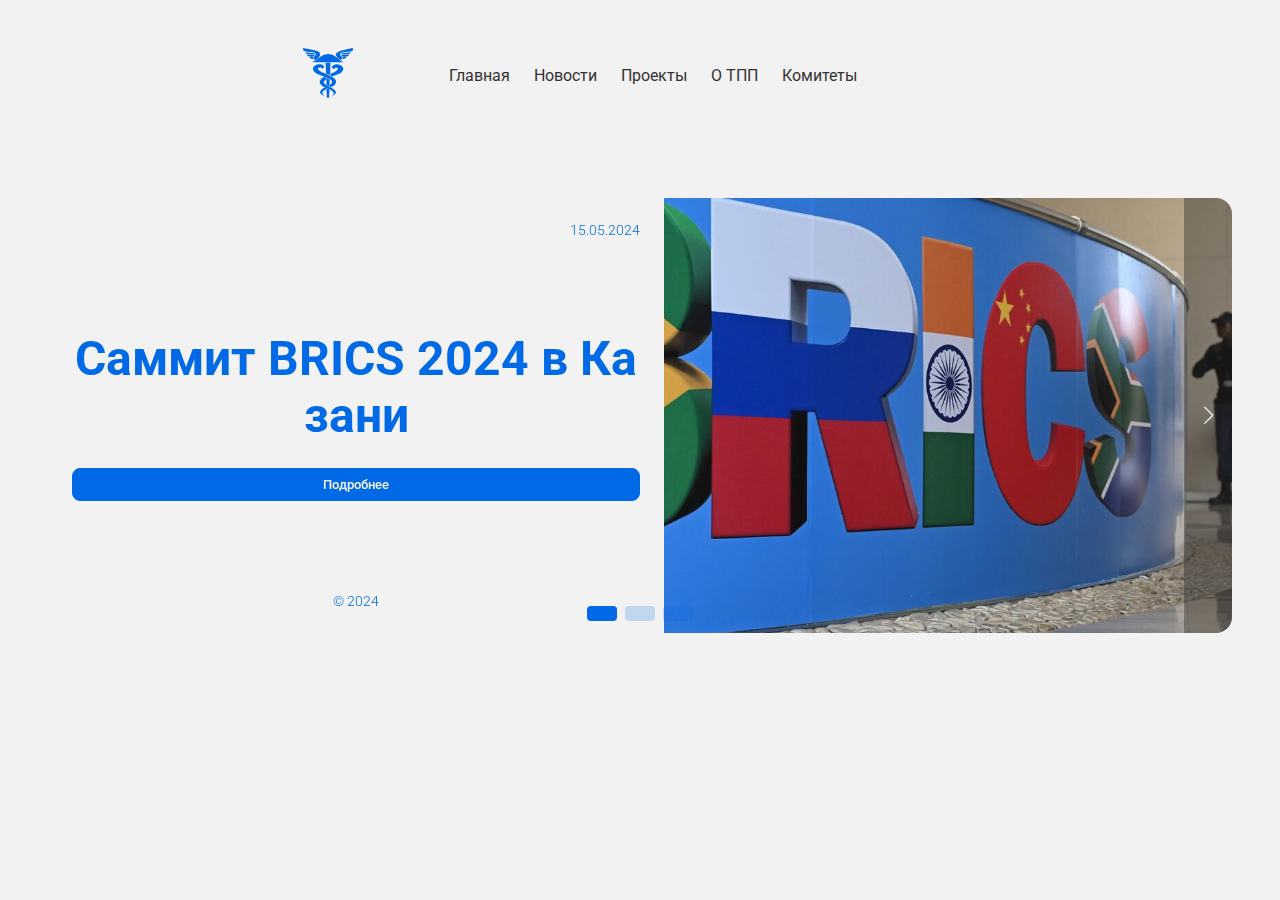
==== index.html @ f5522e94 "fix banner" ====
<!DOCTYPE html>
<html lang="en">
<head>
    <meta charset="UTF-8">
    <meta name="viewport" content="width=device-width, initial-scale=1.0">
    <link rel="shortcut icon" href="./assets/img/logo/logo.svg" type="image/x-icon">
    <link rel="stylesheet" href="https://cdnjs.cloudflare.com/ajax/libs/font-awesome/6.5.2/css/all.min.css" integrity="sha512-SnH5WK+bZxgPHs44uWIX+LLJAJ9/2PkPKZ5QiAj6Ta86w+fsb2TkcmfRyVX3pBnMFcV7oQPJkl9QevSCWr3W6A==" crossorigin="anonymous" referrerpolicy="no-referrer" />
    <link rel="stylesheet" href="https://cdn.jsdelivr.net/npm/swiper@11/swiper-bundle.min.css"/>
    <script src="https://cdn.jsdelivr.net/npm/swiper@11/swiper-bundle.min.js"></script>
    <link rel="stylesheet" href="./assets/css/style.css">
    <script src="./assets/js/index.js" defer></script>
    <title>Союз «Торгово-промышленная палата Республики Татарстан»</title>
</head>
<body>
    
    <div class="container">

        <header>

            <div class="header-wrapper">

                <nav class="header-nav">

                    <a href="index.html"><div class="header-logo">
                        <img src="./assets/img/logo/logo.svg" alt="logo">
                    </div></a>

                    <ul class="header-ul">

                        <a href="index.html"><li class="header-li">Главная</li></a>
                        <a href="index.html#"><li class="header-li">Новости</li></a>
                        <a href="index.html#"><li class="header-li">Проекты</li></a>
                        <a href="#"><li class="header-li">О ТПП</li></a>
                        <a href="#"><li class="header-li">Комитеты</li></a>

                    </ul>

                    <div class="header-icons">

                        <div class="header-icon">
                            <i class="fa-solid fa-magnifying-glass" style="color: #333333;"></i>

                            <div class="input-search">
                                <input type="text" placeholder="Поиск">
                            </div>
                        </div>

                        <div class="header-icon">
                            <i class="fa-solid fa-user" style="color: #333333;"></i>
                        </div>

                    </div>

                    <div class="header-burger">
                        <i class="fa-solid fa-bars" style="color: #333333;"></i>
                    </div>

                </nav>

                <div class="header-burger__menu">

                    <ul class="header-burger__nav">

                        <a href="index.html"><li class="header-li">Главная</li></a>
                        <a href="index.html#"><li class="header-li">Новости</li></a>
                        <a href="index.html#"><li class="header-li">Проекты</li></a>
                        <a href="#"><li class="header-li">О ТПП</li></a>
                        <a href="#"><li class="header-li">Комитеты</li></a>

                    </ul>

                    <ul class="header-burger__icons">

                        <div class="header-icon">
                            <i class="fa-solid fa-magnifying-glass" style="color: #333333;"></i>
                        </div>

                        <div class="input-search">
                            <input type="text" placeholder="Поиск">
                        </div>

                        <div class="header-icon">
                            <i class="fa-solid fa-user" style="color: #333333;"></i>
                        </div>

                    </ul>

                </div>

            </div>

        </header>

        <main>

            <div class="main-wrapper">

            <div class="swiper">

                <div class="swiper-wrapper">
                    <div class="swiper-slide">

                        <div class="swiper-slide__content">
                            <div class="swiper-slide__header">
                                <p>15.05.2024</p>
                            </div>

                            <div class="swiper-slide__main">
                                <h1>Саммит BRICS 2024 в Казани</h1>

                                <button>Подробнее</button>
                            </div>

                            <div class="swiper-slide__footer">
                                <p>© 2024</p>
                            </div>
                        </div>

                        <div class="swiper-slide__photo">
                            <img src="./assets/img/slider/slide.jpg" alt="slide">
                        </div>

                    </div>
                    <div class="swiper-slide">
                        <div class="swiper-slide">

                            <div class="swiper-slide__content">
                                <div class="swiper-slide__header">
                                    <p>27.08.2024</p>
                                </div>
    
                                <div class="swiper-slide__main">
                                    <h1>Экономический форум</h1>
    
                                    <button>Подробнее</button>
                                </div>
    
                                <div class="swiper-slide__footer">
                                    <p>© 2024</p>
                                </div>
                            </div>
    
                            <div class="swiper-slide__photo">
                                <img src="./assets/img/slider/slide2.jpg" alt="slide2">
                            </div>
    
                        </div>
                    </div>
                    <div class="swiper-slide">

                        <div class="swiper-slide__content">
                            <div class="swiper-slide__header">
                                <p>15.05.2024</p>
                            </div>

                            <div class="swiper-slide__main">
                                <h1>Саммит BRICS 2024 в Казани</h1>

                                <button>Подробнее</button>
                            </div>

                            <div class="swiper-slide__footer">
                                <p>© 2024</p>
                            </div>
                        </div>

                        <div class="swiper-slide__photo">
                            <img src="./assets/img/slider/slide.jpg" alt="slide">
                        </div>

                    </div>
                </div>
                    <!-- If we need pagination -->
                <div class="swiper-pagination"></div>
                
                    <!-- If we need navigation buttons -->
                <div class="swiper-button-next"></div>
            
                </div>

            </div>

        </main>

    </div>

</body>
</html>
---- assets/css/style.css ----
@import url('https://fonts.googleapis.com/css2?family=Roboto:ital,wght@0,100;0,300;0,400;0,500;0,700;0,900;1,100;1,300;1,400;1,500;1,700;1,900&display=swap');

* {
    margin: 0;
    padding: 0;
    bottom: 0;
    box-sizing: border-box;
}

html {
    scroll-behavior: smooth;
    transition: all 0.3s ease-in-out;
}

body {
    background-color: #F2F2F2;
    font-family: "Roboto", sans-serif;
}

input, button {
    font-family: "Roboto", sans-serif;
}

ul, li {
    list-style: none;
    text-decoration: none;
}

a {
    text-decoration: none;
    color: inherit;
}

img {
    width: 100%;
    height: 100%;
}

.container {
    max-width: 1440px;
    margin: 0 auto;
}

@media (max-width: 1440px) {
    .container {
        margin: 0 48px;
    }
}

.header-nav {
    display: flex;
    flex-direction: row;
    justify-content: center;
    align-items: center;
    text-align: center;
    flex-wrap: wrap;
    gap: 96px;

    padding-top: 48px;
}

.header-ul {
    display: flex;
    flex-direction: row;
    justify-content: center;
    align-items: center;
    text-align: center;
    gap: 24px;
}

.header-li {
    color: #333;
    cursor: pointer;
    transition: all 0.3s ease-in-out;
}

.header-li:hover {
    color: #0069E5;
}

.header-icons {
    display: flex;
    flex-direction: row;
    justify-content: center;
    align-items: center;
    text-align: center;
    gap: 24px;
}

.header-icon {
    cursor: pointer;
}

.header-burger {
    display: none;
    cursor: pointer;
}

.header-burger__menu {
    visibility: hidden;
    opacity: 0;
    height: 0;
    overflow: hidden;
    transition: opacity 0.5s ease, height 0.5s ease, visibility 0.5s;
}

.header-burger__menu.active {
    display: flex;
    flex-direction: column;
    justify-content: center;
    align-items: flex-end;
    text-align: center;
    gap: 24px;

    float: right;

    visibility: visible;
    opacity: 1;
    height: auto;
}

.header-burger__nav {
    display: flex;
    flex-direction: column;
    justify-content: center;
    align-items: center;
    text-align: center;
    gap: 8px;
}

.header-burger__icons {
    display: flex;
    flex-direction: column;
    justify-content: center;
    align-items: flex-end;
    text-align: center;
    gap: 8px;
}

.header-icon {
    position: relative;
}

.input-search {
    position: absolute;
    top: 24px;
    right: 0;

    display: none;
}

.input-search.active {
    display: block;
}

.input-search.active input {
    border: 1px solid #333;
    outline: none;
    background-color: transparent;
    width: 200px;
    height: 25px;
    border-radius: 4px;
    color: #333;
    font-family: "Roboto", sans-serif;
    padding: 0 0 0 4px;
}

.input-search.active input::placeholder {
    font-family: "Roboto", sans-serif;
    color: #333;
}

@media (max-width: 771px) {
    .container {
        padding: 0 48px;
    }

    .header-nav {
        justify-content: space-between;
        flex-wrap: nowrap;
        gap: 0;
    }

    .header-burger {
        display: block;
    }

    .header-icons {
        display: none;
    }

    .header-ul {
        display: none;
    }

    .input-search {
        position: relative;
        top: 0;
        right: 0;
    }
}

.swiper {
    width: 100%;
    height: 100%;

    margin-top: 96px;
}

.swiper-slide {
    display: flex;
    flex-direction: row;
    justify-content: center;
    align-items: stretch;
}

.swiper-slide__content,
.swiper-slide__photo {
    flex: 1;
}

.swiper-slide__content {
    display: flex;
    justify-content: space-between;
    flex-direction: column;
    padding: 0 24px;
}

.swiper-slide__header {
    color: #0069E5;
    font-size: 14px;
    font-weight: 300;
    padding-top: 24px;
    text-align: right;
}

.swiper-slide__main {
    display: flex;
    flex-direction: column;
    justify-content: center;
    text-align: center;
    gap: 24px;

    color: #0069E5;
    font-weight: 700;
    font-size: 24px;

    word-break: break-all;
}

.swiper-slide__main button {
    outline: none;
    border: 1px solid #0069E5;
    background-color: #0069E5;
    padding: 8px 0;

    color: #F2F2F2;
    font-weight: 500;
    font-size: 16;
    border-radius: 8px;
    cursor: pointer;
    transition: all 0.3s ease-in-out;
}

.swiper-slide__main button:hover {
    background-color: transparent;
    color: #333;
}

.swiper-slide__footer {
    text-align: center;
    padding-bottom: 24px;

    color: #0069E5;
    font-weight: 300;
    font-size: 14px;
}

.swiper-slide__photo img{
    object-fit: cover;
    border-radius: 0 16px 16px 0;
}

.swiper-button-next, .swiper-rtl .swiper-button-prev {
    background-color: rgba(51, 51, 51, 0.44);
    height: 100%;
    top: 0;
    margin-top: 0;
    border-radius: 0 16px 16px 0;
    right: 0;
    padding: 0 24px;
}

.swiper-button-next:after, .swiper-rtl .swiper-button-prev:after {
    font-size: 18px;
    color: #F2F2F2;
}

@media (max-width: 803px) {
    .swiper-slide__photo img {
        display: none;
    }

    .swiper-slide {
        display: block;
    }

    .swiper-slide__content {
        gap: 24px;
    }

    .swiper-pagination-bullet {
        margin-top: 96px;

        width: 20px;
        height: 5px;
    }

    .swiper-button-next, .swiper-rtl .swiper-button-prev {
        padding: 0;
    }
}

.swiper-pagination-bullet {
    width: 30px;
    height: 15px;
    border-radius: 4px;
    background-color: #0069E5;
}

@media (max-width: 900px) {
    .swiper-slide__main {
        font-size: 18px;
    }
}
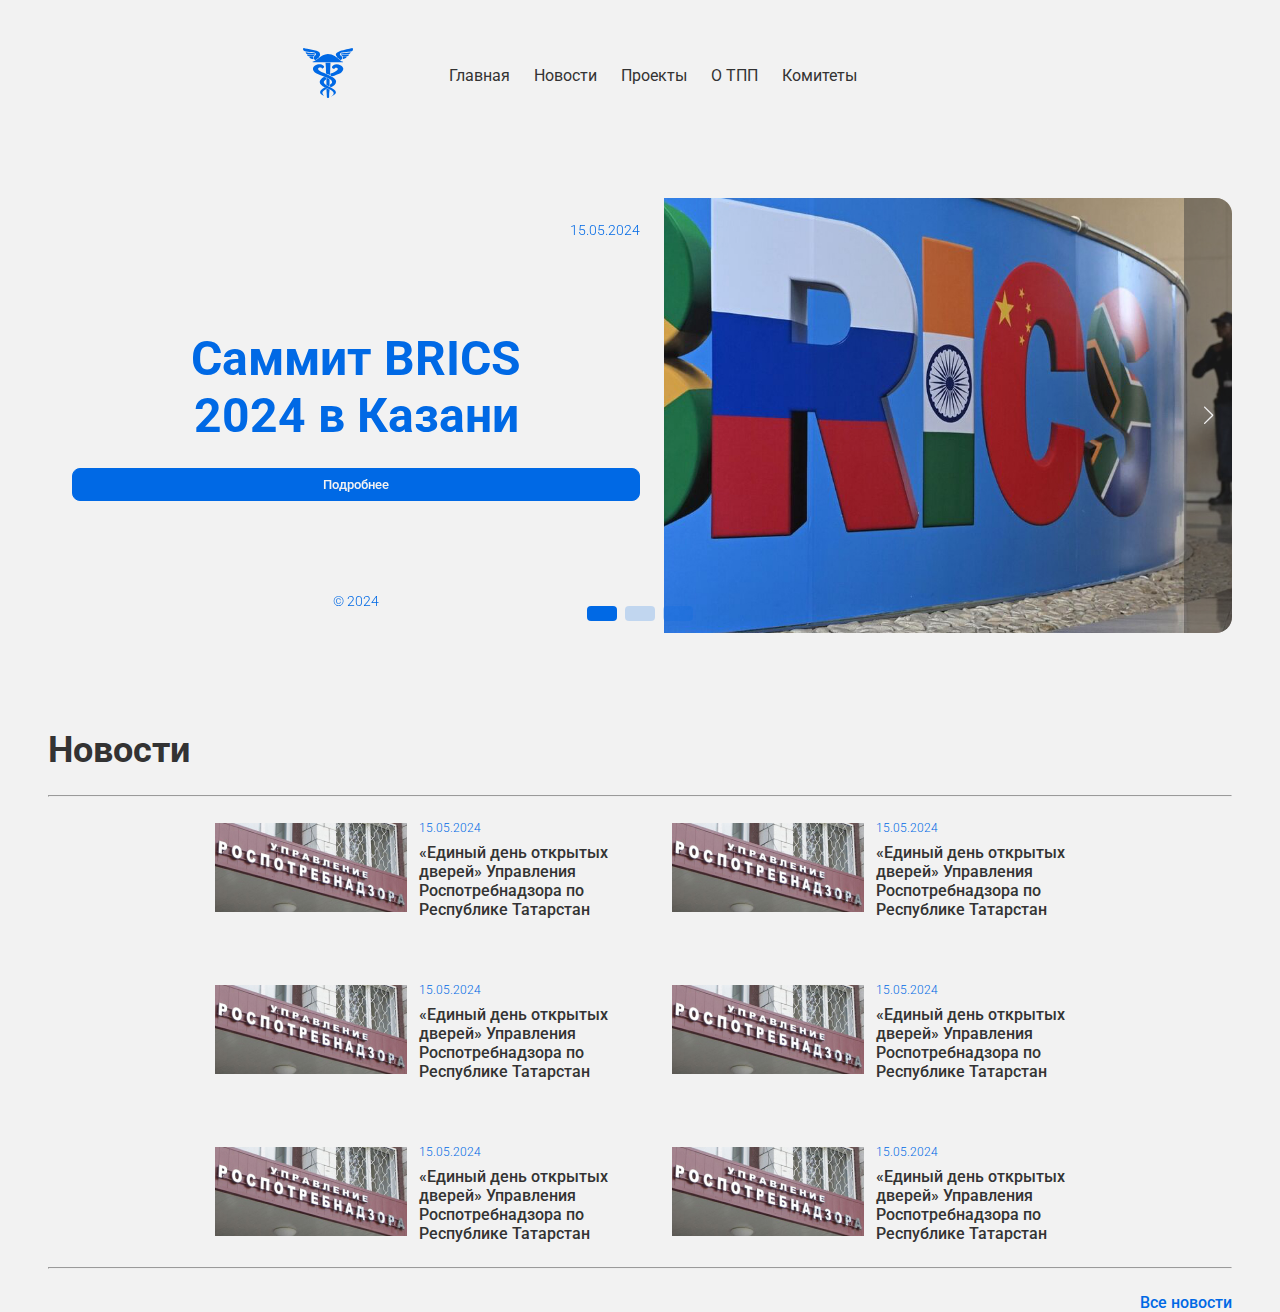
==== commit 3a842eaa: "add to section news, continue section project" ====
--- a/index.html
+++ b/index.html
@@ -95,88 +95,215 @@
 
             <div class="main-wrapper">
 
-            <div class="swiper">
-
-                <div class="swiper-wrapper">
-                    <div class="swiper-slide">
-
-                        <div class="swiper-slide__content">
-                            <div class="swiper-slide__header">
-                                <p>15.05.2024</p>
-                            </div>
-
-                            <div class="swiper-slide__main">
-                                <h1>Саммит BRICS 2024 в Казани</h1>
-
-                                <button>Подробнее</button>
-                            </div>
-
-                            <div class="swiper-slide__footer">
-                                <p>© 2024</p>
-                            </div>
-                        </div>
-
-                        <div class="swiper-slide__photo">
-                            <img src="./assets/img/slider/slide.jpg" alt="slide">
-                        </div>
-
-                    </div>
-                    <div class="swiper-slide">
+                <div class="swiper">
+
+                    <div class="swiper-wrapper">
                         <div class="swiper-slide">
 
                             <div class="swiper-slide__content">
                                 <div class="swiper-slide__header">
-                                    <p>27.08.2024</p>
-                                </div>
-    
+                                    <p>15.05.2024</p>
+                                </div>
+
                                 <div class="swiper-slide__main">
-                                    <h1>Экономический форум</h1>
-    
+                                    <h1>Саммит BRICS<br>2024 в Казани</h1>
+
                                     <button>Подробнее</button>
                                 </div>
-    
+
                                 <div class="swiper-slide__footer">
                                     <p>© 2024</p>
                                 </div>
                             </div>
-    
+
                             <div class="swiper-slide__photo">
-                                <img src="./assets/img/slider/slide2.jpg" alt="slide2">
-                            </div>
-    
+                                <img src="./assets/img/slider/slide.jpg" alt="slide">
+                            </div>
+
+                        </div>
+                        <div class="swiper-slide">
+                            <div class="swiper-slide">
+
+                                <div class="swiper-slide__content">
+                                    <div class="swiper-slide__header">
+                                        <p>27.08.2024</p>
+                                    </div>
+        
+                                    <div class="swiper-slide__main">
+                                        <h1>Экономический форум</h1>
+        
+                                        <button>Подробнее</button>
+                                    </div>
+        
+                                    <div class="swiper-slide__footer">
+                                        <p>© 2024</p>
+                                    </div>
+                                </div>
+        
+                                <div class="swiper-slide__photo">
+                                    <img src="./assets/img/slider/slide2.jpg" alt="slide2">
+                                </div>
+        
+                            </div>
+                        </div>
+                        <div class="swiper-slide">
+
+                            <div class="swiper-slide__content">
+                                <div class="swiper-slide__header">
+                                    <p>15.05.2024</p>
+                                </div>
+
+                                <div class="swiper-slide__main">
+                                    <h1>Саммит BRICS<br>2024 в Казани</h1>
+
+                                    <button>Подробнее</button>
+                                </div>
+
+                                <div class="swiper-slide__footer">
+                                    <p>© 2024</p>
+                                </div>
+                            </div>
+
+                            <div class="swiper-slide__photo">
+                                <img src="./assets/img/slider/slide.jpg" alt="slide">
+                            </div>
+
                         </div>
                     </div>
-                    <div class="swiper-slide">
-
-                        <div class="swiper-slide__content">
-                            <div class="swiper-slide__header">
-                                <p>15.05.2024</p>
-                            </div>
-
-                            <div class="swiper-slide__main">
-                                <h1>Саммит BRICS 2024 в Казани</h1>
-
-                                <button>Подробнее</button>
-                            </div>
-
-                            <div class="swiper-slide__footer">
-                                <p>© 2024</p>
-                            </div>
-                        </div>
-
-                        <div class="swiper-slide__photo">
-                            <img src="./assets/img/slider/slide.jpg" alt="slide">
-                        </div>
+                        <!-- If we need pagination -->
+                    <div class="swiper-pagination"></div>
+                    
+                        <!-- If we need navigation buttons -->
+                    <div class="swiper-button-next"></div>
+                
+                </div>
+
+                <section id="news">
+
+                    <div class="news-wrapper">
+
+                        <h2>Новости</h2>
+                        <hr>
+
+                        <div class="news-container">
+
+                            <div class="news">
+
+                                <div class="news-photo">
+                                    <img src="./assets/img/news/news.jpg" alt="news">
+                                </div>
+
+                                <div class="news-content">
+                                    <p class="news-date">
+                                        15.05.2024
+                                    </p>
+
+                                    <p class="news-description">
+                                        «Единый день открытых<br>дверей» Управления<br>Роспотребнадзора по<br>Республике Татарстан
+                                    </p>
+                                </div>
+
+                            </div>
+
+                            <div class="news">
+
+                                <div class="news-photo">
+                                    <img src="./assets/img/news/news.jpg" alt="news">
+                                </div>
+
+                                <div class="news-content">
+                                    <p class="news-date">
+                                        15.05.2024
+                                    </p>
+
+                                    <p class="news-description">
+                                        «Единый день открытых<br>дверей» Управления<br>Роспотребнадзора по<br>Республике Татарстан
+                                    </p>
+                                </div>
+
+                            </div>
+
+                            <div class="news">
+
+                                <div class="news-photo">
+                                    <img src="./assets/img/news/news.jpg" alt="news">
+                                </div>
+
+                                <div class="news-content">
+                                    <p class="news-date">
+                                        15.05.2024
+                                    </p>
+
+                                    <p class="news-description">
+                                        «Единый день открытых<br>дверей» Управления<br>Роспотребнадзора по<br>Республике Татарстан
+                                    </p>
+                                </div>
+
+                            </div>
+
+                            <div class="news">
+
+                                <div class="news-photo">
+                                    <img src="./assets/img/news/news.jpg" alt="news">
+                                </div>
+
+                                <div class="news-content">
+                                    <p class="news-date">
+                                        15.05.2024
+                                    </p>
+
+                                    <p class="news-description">
+                                        «Единый день открытых<br>дверей» Управления<br>Роспотребнадзора по<br>Республике Татарстан
+                                    </p>
+                                </div>
+
+                            </div>
+
+                            <div class="news">
+
+                                <div class="news-photo">
+                                    <img src="./assets/img/news/news.jpg" alt="news">
+                                </div>
+
+                                <div class="news-content">
+                                    <p class="news-date">
+                                        15.05.2024
+                                    </p>
+
+                                    <p class="news-description">
+                                        «Единый день открытых<br>дверей» Управления<br>Роспотребнадзора по<br>Республике Татарстан
+                                    </p>
+                                </div>
+
+                            </div>
+
+                            <div class="news">
+
+                                <div class="news-photo">
+                                    <img src="./assets/img/news/news.jpg" alt="news">
+                                </div>
+
+                                <div class="news-content">
+                                    <p class="news-date">
+                                        15.05.2024
+                                    </p>
+
+                                    <p class="news-description">
+                                        «Единый день открытых<br>дверей» Управления<br>Роспотребнадзора по<br>Республике Татарстан
+                                    </p>
+                                </div>
+
+                            </div>
+
+                        </div>
+
+                        <hr>
+
+                        <a href="#" class="news-link">Все новости</a>
 
                     </div>
-                </div>
-                    <!-- If we need pagination -->
-                <div class="swiper-pagination"></div>
-                
-                    <!-- If we need navigation buttons -->
-                <div class="swiper-button-next"></div>
-            
-                </div>
+
+                </section>
 
             </div>
 
--- a/assets/css/style.css
+++ b/assets/css/style.css
@@ -332,4 +332,73 @@
     .swiper-slide__main {
         font-size: 18px;
     }
+}
+
+.news-wrapper {
+    margin-top: 96px;
+}
+
+.news-wrapper h2 {
+    font-size: 36px;
+    font-weight: 700;
+    color: #333;
+}
+
+.news-wrapper hr {
+    width: 100%;
+    background-color: #333;
+    margin: 24px 0;
+}
+
+.news-container {
+    display: flex;
+    flex-direction: row;
+    justify-content: center;
+    align-items: center;
+    flex-wrap: wrap;
+    gap: 64px;
+}
+
+.news {
+    display: flex;
+    flex-direction: row;
+    justify-content: center;
+    align-items: center;
+    flex-wrap: wrap;
+    gap: 12px;
+}
+
+.news-content {
+    display: flex;
+    flex-direction: column;
+    justify-content: flex-start;
+    align-items: flex-start;
+
+    gap: 8px;
+}
+
+.news-date {
+    color: #0069E5;
+    font-size: 12px;
+    font-weight: 300;
+}
+
+.news-description {
+    color: #333;
+    font-size: 16px;
+    font-weight: 500;
+
+    transition: all 0.3s ease-in-out;
+    cursor: pointer;
+}
+
+.news-description:hover {
+    text-decoration: underline;
+}
+
+.news-link {
+    color: #0069E5;
+    font-size: 16px;
+    font-weight: 500;
+    float: right;
 }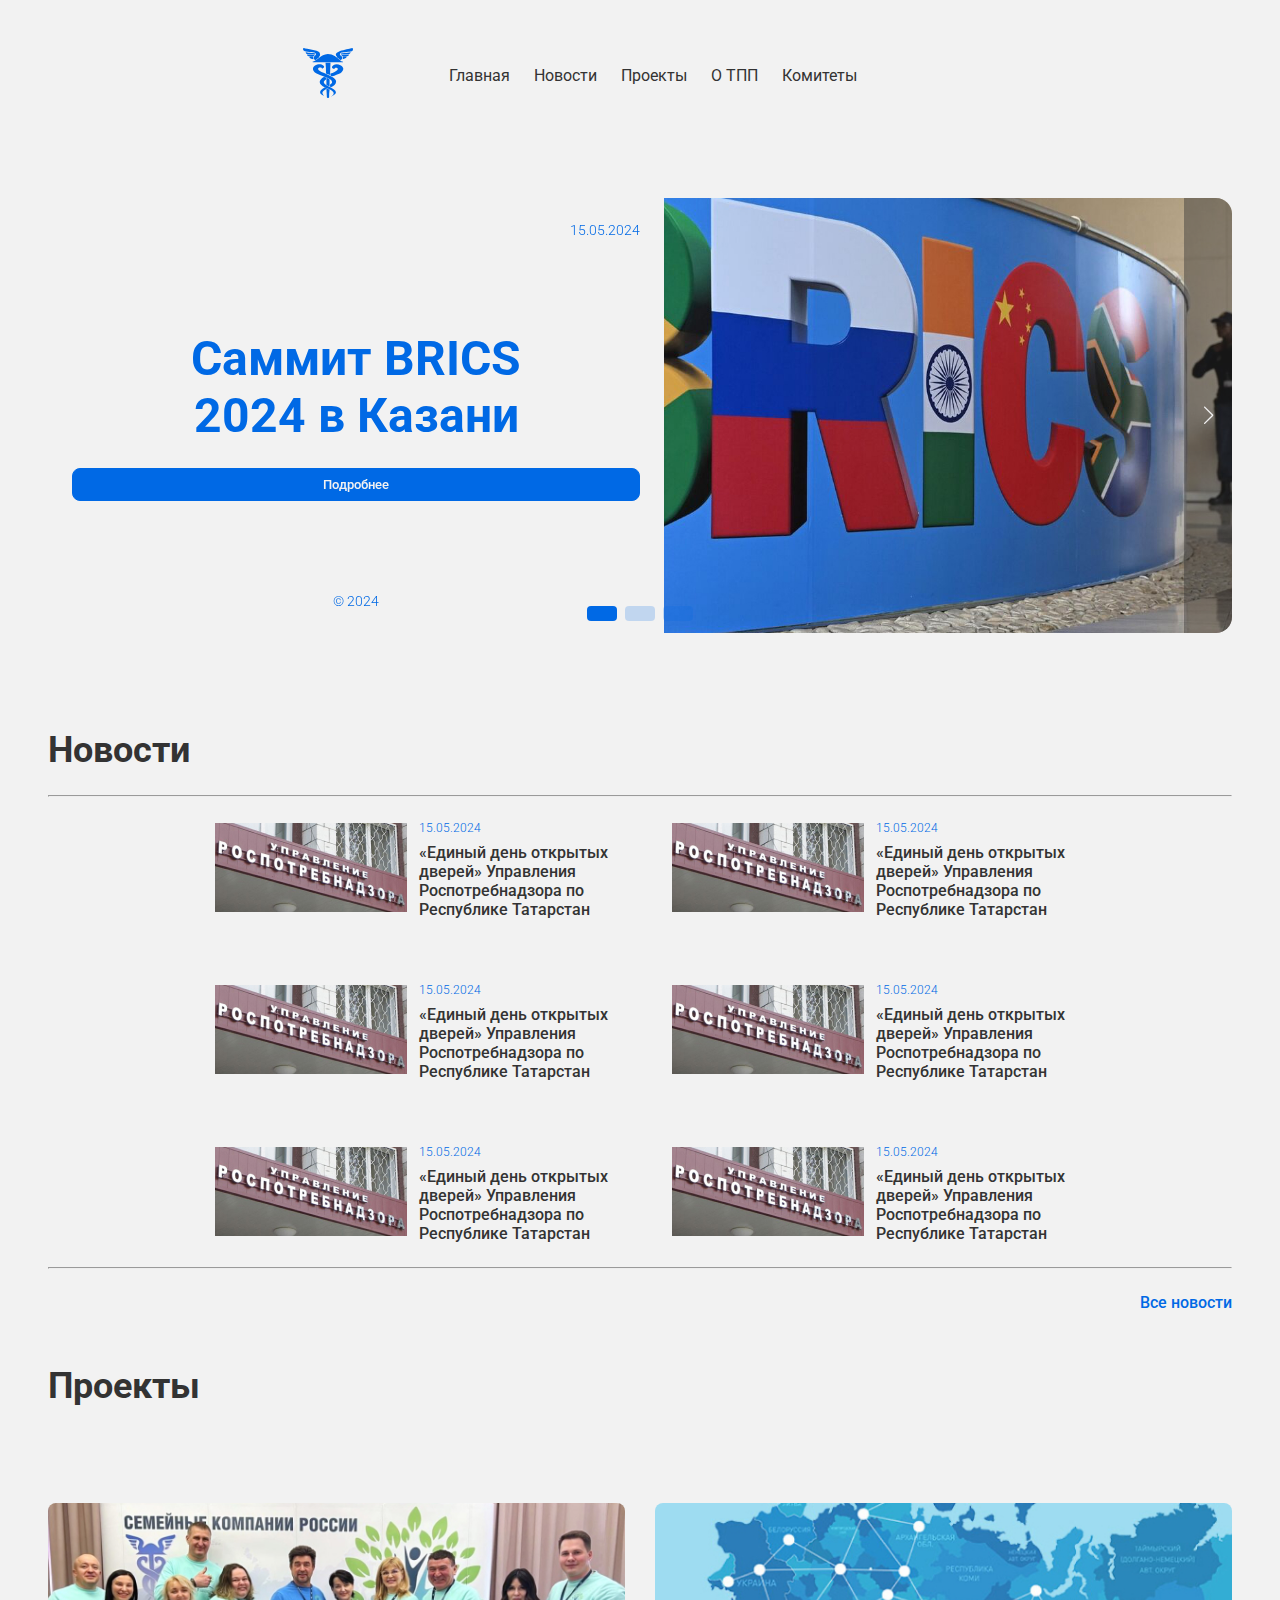
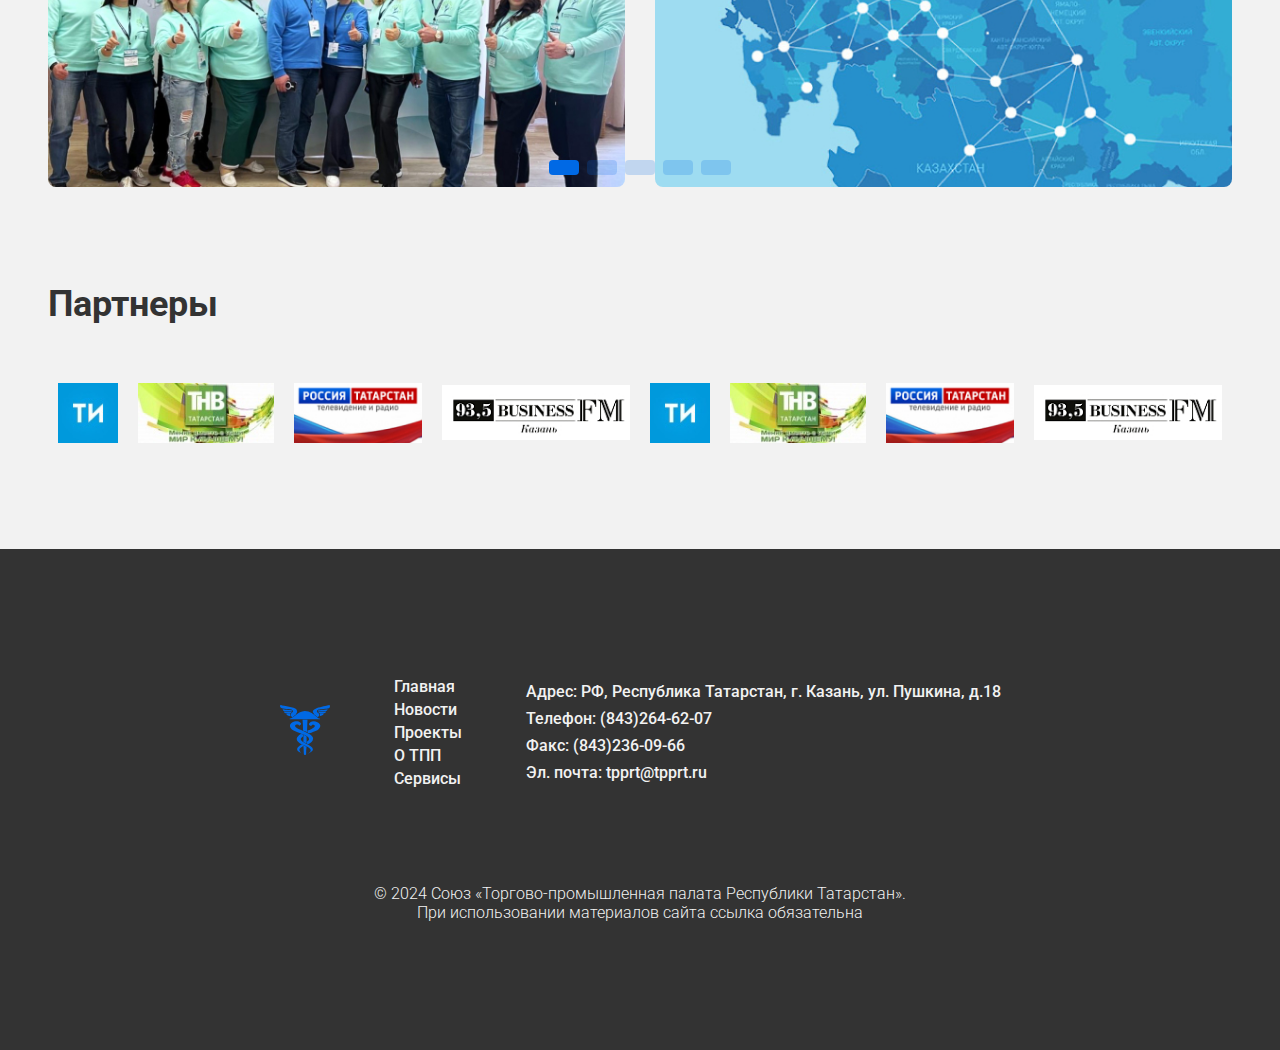
==== commit 049efe20: "full homePage" ====
--- a/index.html
+++ b/index.html
@@ -28,8 +28,8 @@
                     <ul class="header-ul">
 
                         <a href="index.html"><li class="header-li">Главная</li></a>
-                        <a href="index.html#"><li class="header-li">Новости</li></a>
-                        <a href="index.html#"><li class="header-li">Проекты</li></a>
+                        <a href="index.html#news"><li class="header-li">Новости</li></a>
+                        <a href="index.html#project"><li class="header-li">Проекты</li></a>
                         <a href="#"><li class="header-li">О ТПП</li></a>
                         <a href="#"><li class="header-li">Комитеты</li></a>
 
@@ -62,8 +62,8 @@
                     <ul class="header-burger__nav">
 
                         <a href="index.html"><li class="header-li">Главная</li></a>
-                        <a href="index.html#"><li class="header-li">Новости</li></a>
-                        <a href="index.html#"><li class="header-li">Проекты</li></a>
+                        <a href="index.html#news"><li class="header-li">Новости</li></a>
+                        <a href="index.html#project"><li class="header-li">Проекты</li></a>
                         <a href="#"><li class="header-li">О ТПП</li></a>
                         <a href="#"><li class="header-li">Комитеты</li></a>
 
@@ -305,11 +305,207 @@
 
                 </section>
 
+                <section id="project">
+
+                    <div class="project-wrapper">
+
+                        <h2>Проекты</h2>
+
+                        <div class="projects">
+
+                            <div class="swiper mySwiper">
+                                <div class="swiper-wrapper">
+                                  <div class="swiper-slide">
+                                    <div class="project">
+
+                                        <div class="project-photo">
+                                            <img src="./assets/img/project/project.jpg" alt="project">
+
+                                            <div class="project-content">
+                                                <u><h3>Развитие семейного бизнеса</h3></u>
+                                            </div>
+
+                                        </div>
+        
+                                    </div>
+                                  </div>
+                                  <div class="swiper-slide">
+                                    <div class="project">
+
+                                        <div class="project-photo">
+                                            <img src="./assets/img/project/project2.jpg" alt="project">
+
+                                            <div class="project-content">
+                                                <u><h3>Развитие туристического бизнеса</h3></u>
+                                            </div>
+
+                                        </div>
+        
+                                    </div>
+                                  </div>
+                                  <div class="swiper-slide">
+                                    <div class="project">
+
+                                        <div class="project-photo">
+                                            <img src="./assets/img/project/project.jpg" alt="project">
+
+                                            <div class="project-content">
+                                                <u><h3>Развитие семейного бизнеса</h3></u>
+                                            </div>
+
+                                        </div>
+        
+                                    </div>
+                                  </div>
+                                  <div class="swiper-slide">
+                                    <div class="project">
+
+                                        <div class="project-photo">
+                                            <img src="./assets/img/project/project2.jpg" alt="project">
+
+                                            <div class="project-content">
+                                                <u><h3>Развитие туристического бизнеса</h3></u>
+                                            </div>
+
+                                        </div>
+        
+                                    </div>
+                                  </div>
+                                  <div class="swiper-slide">
+                                    <div class="project">
+
+                                        <div class="project-photo">
+                                            <img src="./assets/img/project/project.jpg" alt="project">
+
+                                            <div class="project-content">
+                                                <u><h3>Развитие семейного бизнеса</h3></u>
+                                            </div>
+
+                                        </div>
+        
+                                    </div>
+                                  </div>
+                                  <div class="swiper-slide">
+                                    <div class="project">
+
+                                        <div class="project-photo">
+                                            <img src="./assets/img/project/project2.jpg" alt="project">
+
+                                            <div class="project-content">
+                                                <u><h3>Развитие туристического бизнеса</h3></u>
+                                            </div>
+
+                                        </div>
+        
+                                    </div>
+                                  </div>
+                                </div>
+                                <div class="swiper-pagination"></div>
+                            </div>
+
+                        </div>
+
+                    </div>
+
+                </section>
+
+                <section id="partners">
+
+                    <div class="partners-wrapper">
+
+                        <h2>Партнеры</h2>
+
+                        <div class="partners">
+
+                            <div class="partner-photo">
+                                <img src="./assets/img/partners/partner.jpg" alt="partner">
+                            </div>
+
+                            <div class="partner-photo">
+                                <img src="./assets/img/partners/partner2.jpg" alt="partner">
+                            </div>
+
+                            <div class="partner-photo">
+                                <img src="./assets/img/partners/partner3.jpg" alt="partner">
+                            </div>
+
+                            <div class="partner-photo">
+                                <img src="./assets/img/partners/partner4.jpg" alt="partner">
+                            </div>
+
+                            <div class="partner-photo">
+                                <img src="./assets/img/partners/partner.jpg" alt="partner">
+                            </div>
+
+                            <div class="partner-photo">
+                                <img src="./assets/img/partners/partner2.jpg" alt="partner">
+                            </div>
+
+                            <div class="partner-photo">
+                                <img src="./assets/img/partners/partner3.jpg" alt="partner">
+                            </div>
+
+                            <div class="partner-photo">
+                                <img src="./assets/img/partners/partner4.jpg" alt="partner">
+                            </div>
+
+                        </div>
+                    </div>
+
+                </section>
+
             </div>
 
         </main>
 
     </div>
+
+    <footer>
+
+        <div class="footer-wrapper">
+
+            <div class="footer-content container">
+
+                <div class="footer-logo">
+                    <img src="./assets/img/logo/logo.svg" alt="logo">
+                </div>
+
+                <ul class="footer-ul__nav">
+
+                    <li class="footer-li__nav"><a href="./index.html"></a>Главная</li>
+                    <li class="footer-li__nav"><a href="./index.html#news"></a>Новости</li>
+                    <li class="footer-li__nav"><a href="./index.html#projects"></a>Проекты</li>
+                    <li class="footer-li__nav"><a href=""></a>О ТПП</li>
+                    <li class="footer-li__nav"><a href=""></a>Сервисы</li>
+
+                </ul>
+
+                <ul class="footer-ul">
+
+                    <li class="footer-li">
+                        <a href="https://yandex.ru/maps/-/CDbTQTNw" target="_blank" rel="noopener noreferrer">
+                            Адрес: РФ, Республика Татарстан, г. Казань, ул. Пушкина, д.18
+                        </a>
+                    </li>
+                    <li class="footer-li">
+                        <a href="tel:+8432646207">Телефон: (843)264-62-07</a>
+                    </li>
+                    <li class="footer-li">
+                        <a href="tel:+843236-09-66">Факс: (843)236-09-66</a>
+                    </li>
+                    <li class="footer-li">
+                        <a href="mailto:tpprt@tpprt.ru">Эл. почта: tpprt@tpprt.ru</a>
+                    </li>
+
+                </ul>
+
+            </div>
+
+            <div class="footer-copyrigth container">© 2024 Союз «Торгово-промышленная палата Республики Татарстан».<br>При использовании материалов сайта ссылка обязательна</div>
+
+        </div>
+
+    </footer>
 
 </body>
 </html>--- a/assets/css/style.css
+++ b/assets/css/style.css
@@ -318,6 +318,7 @@
 
     .swiper-button-next, .swiper-rtl .swiper-button-prev {
         padding: 0;
+        display: none;
     }
 }
 
@@ -401,4 +402,180 @@
     font-size: 16px;
     font-weight: 500;
     float: right;
+}
+
+.project-wrapper {
+    margin-top: 96px;
+}
+
+.project-wrapper h2 {
+    font-size: 36px;
+    font-weight: 700;
+    color: #333;
+}
+
+.project-photo {
+    position: relative;
+}
+
+.project-photo img {
+    width: 100%;
+    height: 100%;
+    object-fit: cover;
+    border-radius: 8px;
+    cursor: pointer;
+    display: block;
+}
+
+.project-content {
+    position: absolute;
+    top: 0;
+    left: 0;
+    width: 100%;
+    height: 100%;
+    background-color: rgba(0, 0, 0, 0.5); /* Затемнение */
+    opacity: 0;
+    transition: opacity 0.5s ease;
+    display: flex;
+    justify-content: center;
+    align-items: center;
+    color: #F2F2F2;
+    font-weight: 700;
+    font-size: 20px;
+    text-align: center;
+}
+
+.project-content h3 {
+    cursor: pointer;
+}
+
+.project-photo:hover .project-content {
+    opacity: 1;
+}
+
+.partners-wrapper {
+    margin-top: 96px;
+}
+
+.partners-wrapper h2 {
+    font-size: 36px;
+    font-weight: 700;
+    color: #333;
+}
+
+.partners {
+    display: flex;
+    align-items: center;
+    overflow: hidden;
+    white-space: nowrap;
+    animation: marquee 15s linear infinite;
+
+    margin-top: 48px;
+}
+
+.partner-photo {
+    display: inline-block;
+    padding: 10px;
+}
+
+.partner-photo img {
+    max-width: 100%;
+    height: auto;
+    display: block;
+}
+
+@keyframes marquee {
+    0% {
+        transform: translateX(100%);
+    }
+    100% {
+        transform: translateX(-100%);
+    }
+}
+
+@media (max-width: 800px) {
+    .partner-photo:last-child {
+        display: none;
+    }
+    .partner-photo:nth-last-child(2) {
+        display: none;
+    }
+}
+
+@media (max-width: 700px) {
+    .partner-photo:nth-last-child(3) {
+        display: none;
+    }
+}
+
+@media (max-width: 600px) {
+    .partner-photo:nth-last-child(4) {
+        display: none;
+    }
+}
+
+@media (max-width: 500px) {
+    .partner-photo:nth-last-child(5) {
+        display: none;
+    }
+}
+
+.footer-wrapper {
+    margin-top: 96px;
+    background-color: #333;
+    width: 100%;
+    padding: 128px 0;
+}
+
+.footer-content {
+    display: flex;
+    flex-direction: row;
+    justify-content: center;
+    align-items: center;
+    flex-wrap: wrap;
+
+    gap: 64px;
+
+    color: #F2F2F2;
+    font-size: 16px;
+    font-weight: 500;
+}
+
+.footer-ul__nav {
+    display: flex;
+    flex-direction: column;
+    gap: 4px;
+}
+
+.footer-li__nav {
+    cursor: pointer;
+    transition: all 0.3s ease-in-out;
+}
+
+.footer-li__nav:hover {
+    color: #0069E5;
+}
+
+.footer-ul {
+    display: flex;
+    flex-direction: column;
+    gap: 8px;
+}
+
+.footer-li {
+    cursor: pointer;
+    transition: all 0.3s ease-in-out;
+}
+
+.footer-li:hover {
+    color: #0069E5;
+}
+
+.footer-copyrigth {
+    text-align: center;
+    color: #F2F2F2;
+    font-size: 16px;
+    font-weight: 300;
+
+    margin-top: 96px;
 }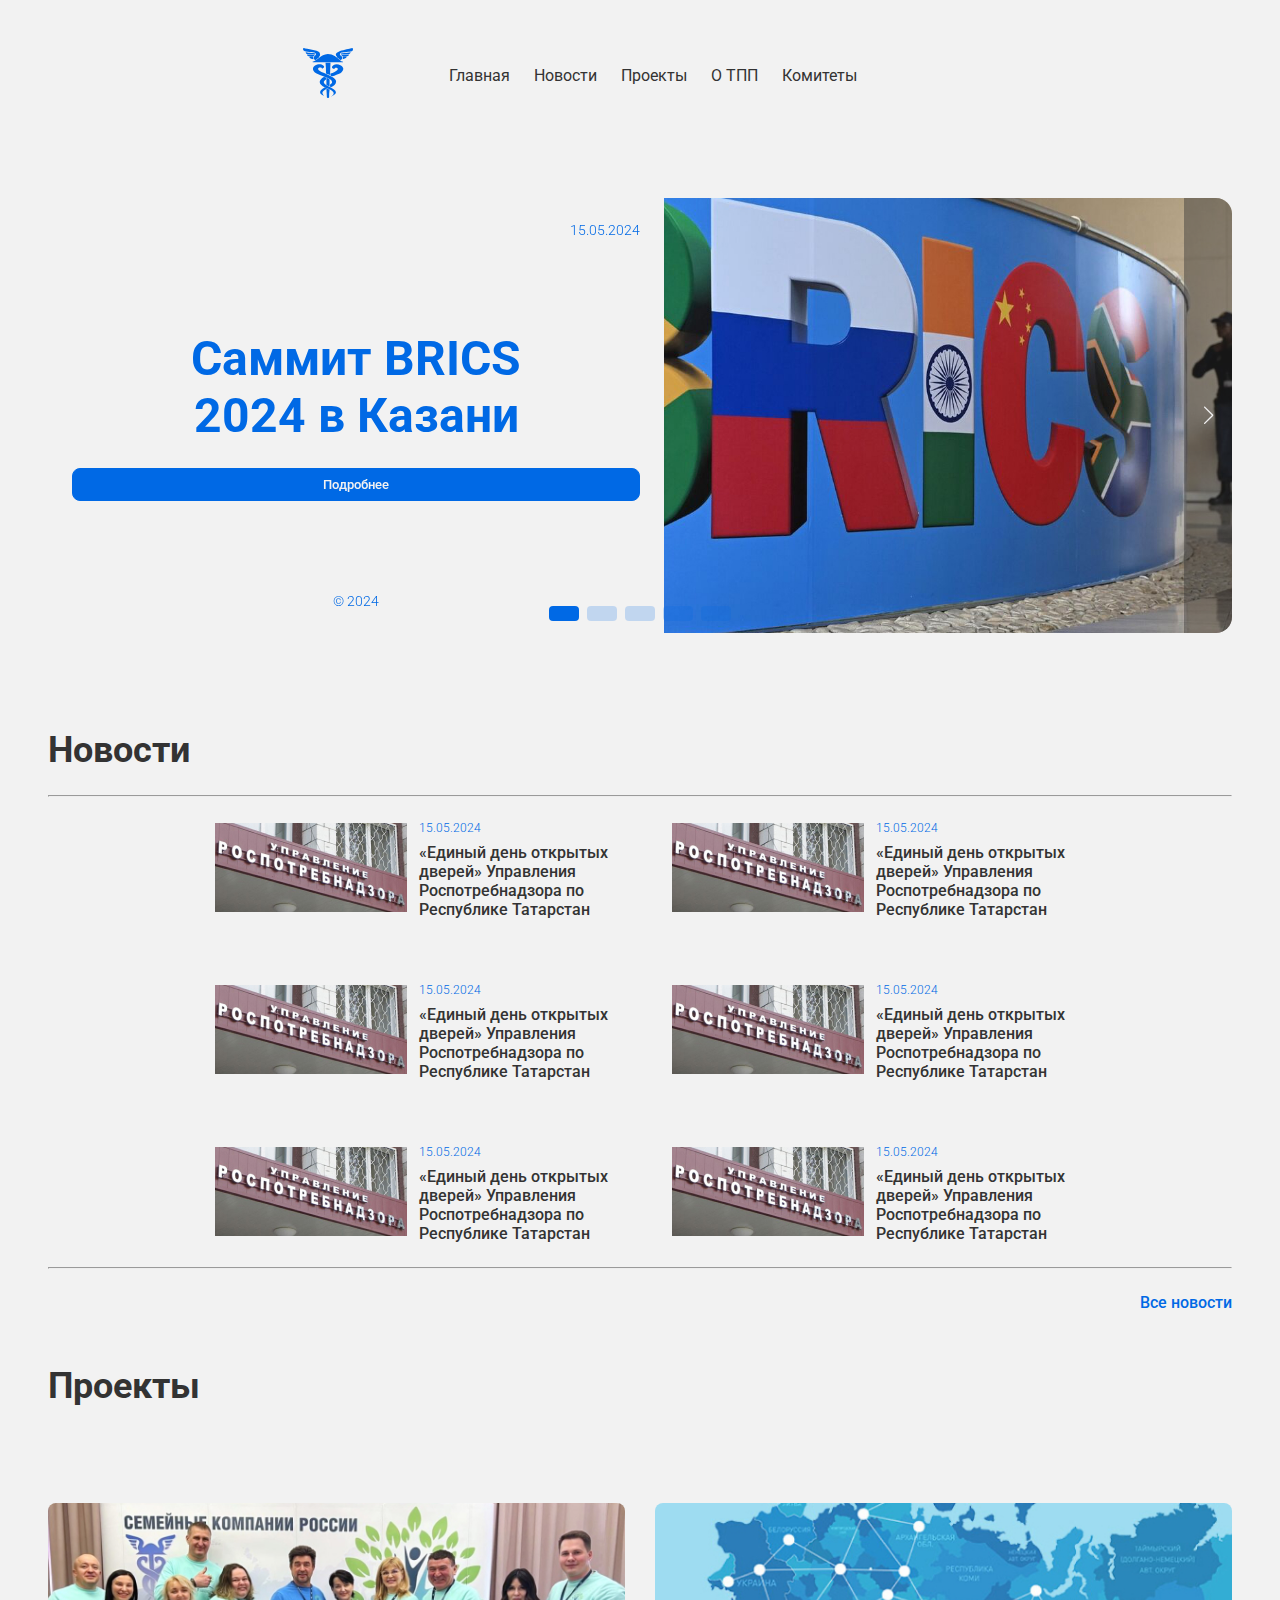
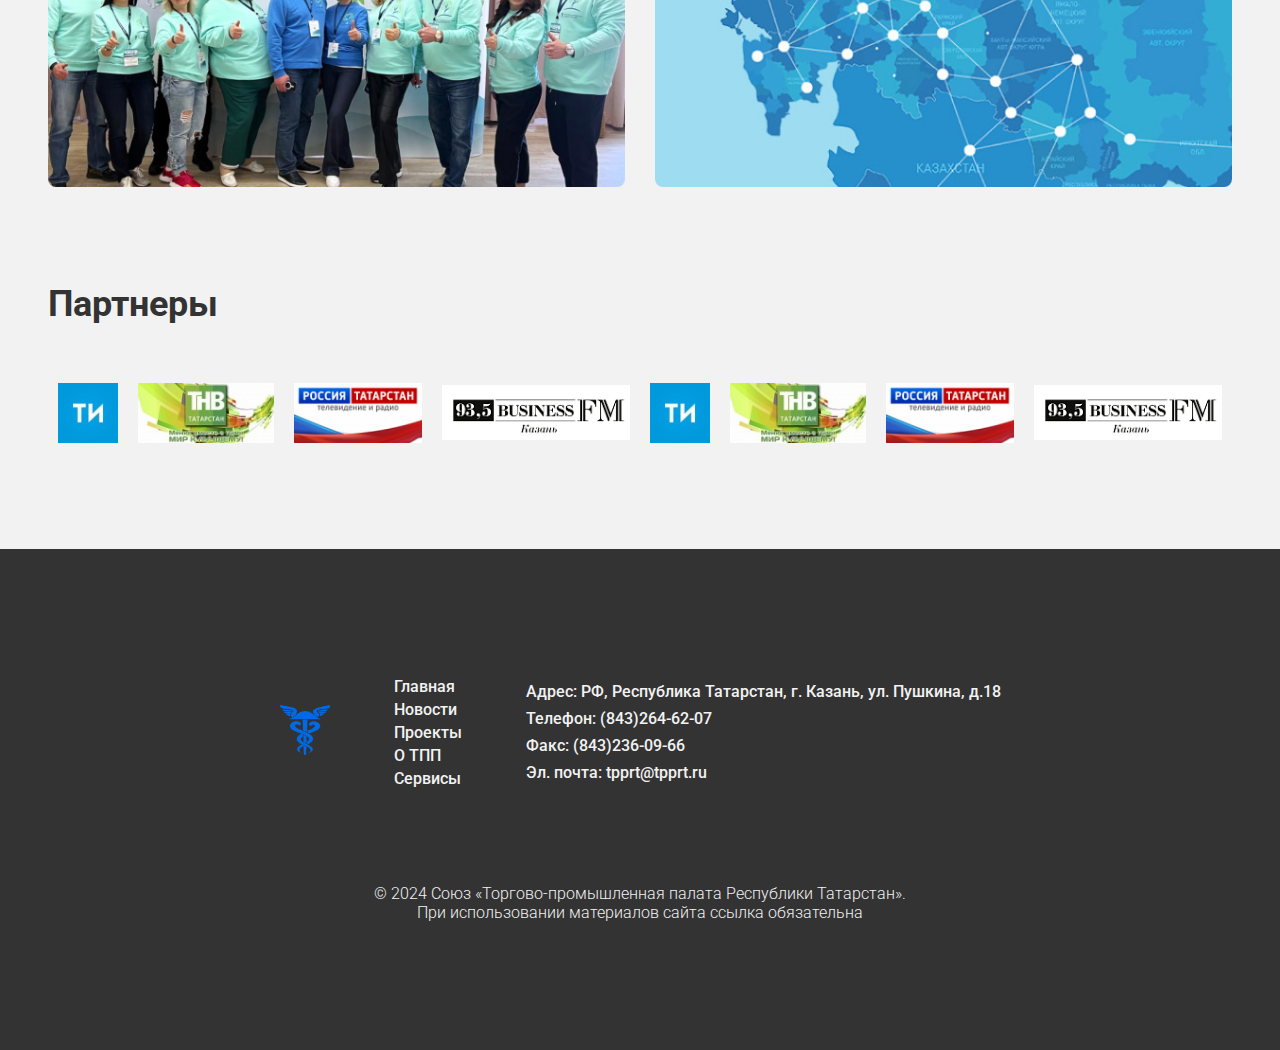
==== commit c0954297: "fix homePage project" ====
--- a/index.html
+++ b/index.html
@@ -400,7 +400,6 @@
                                     </div>
                                   </div>
                                 </div>
-                                <div class="swiper-pagination"></div>
                             </div>
 
                         </div>
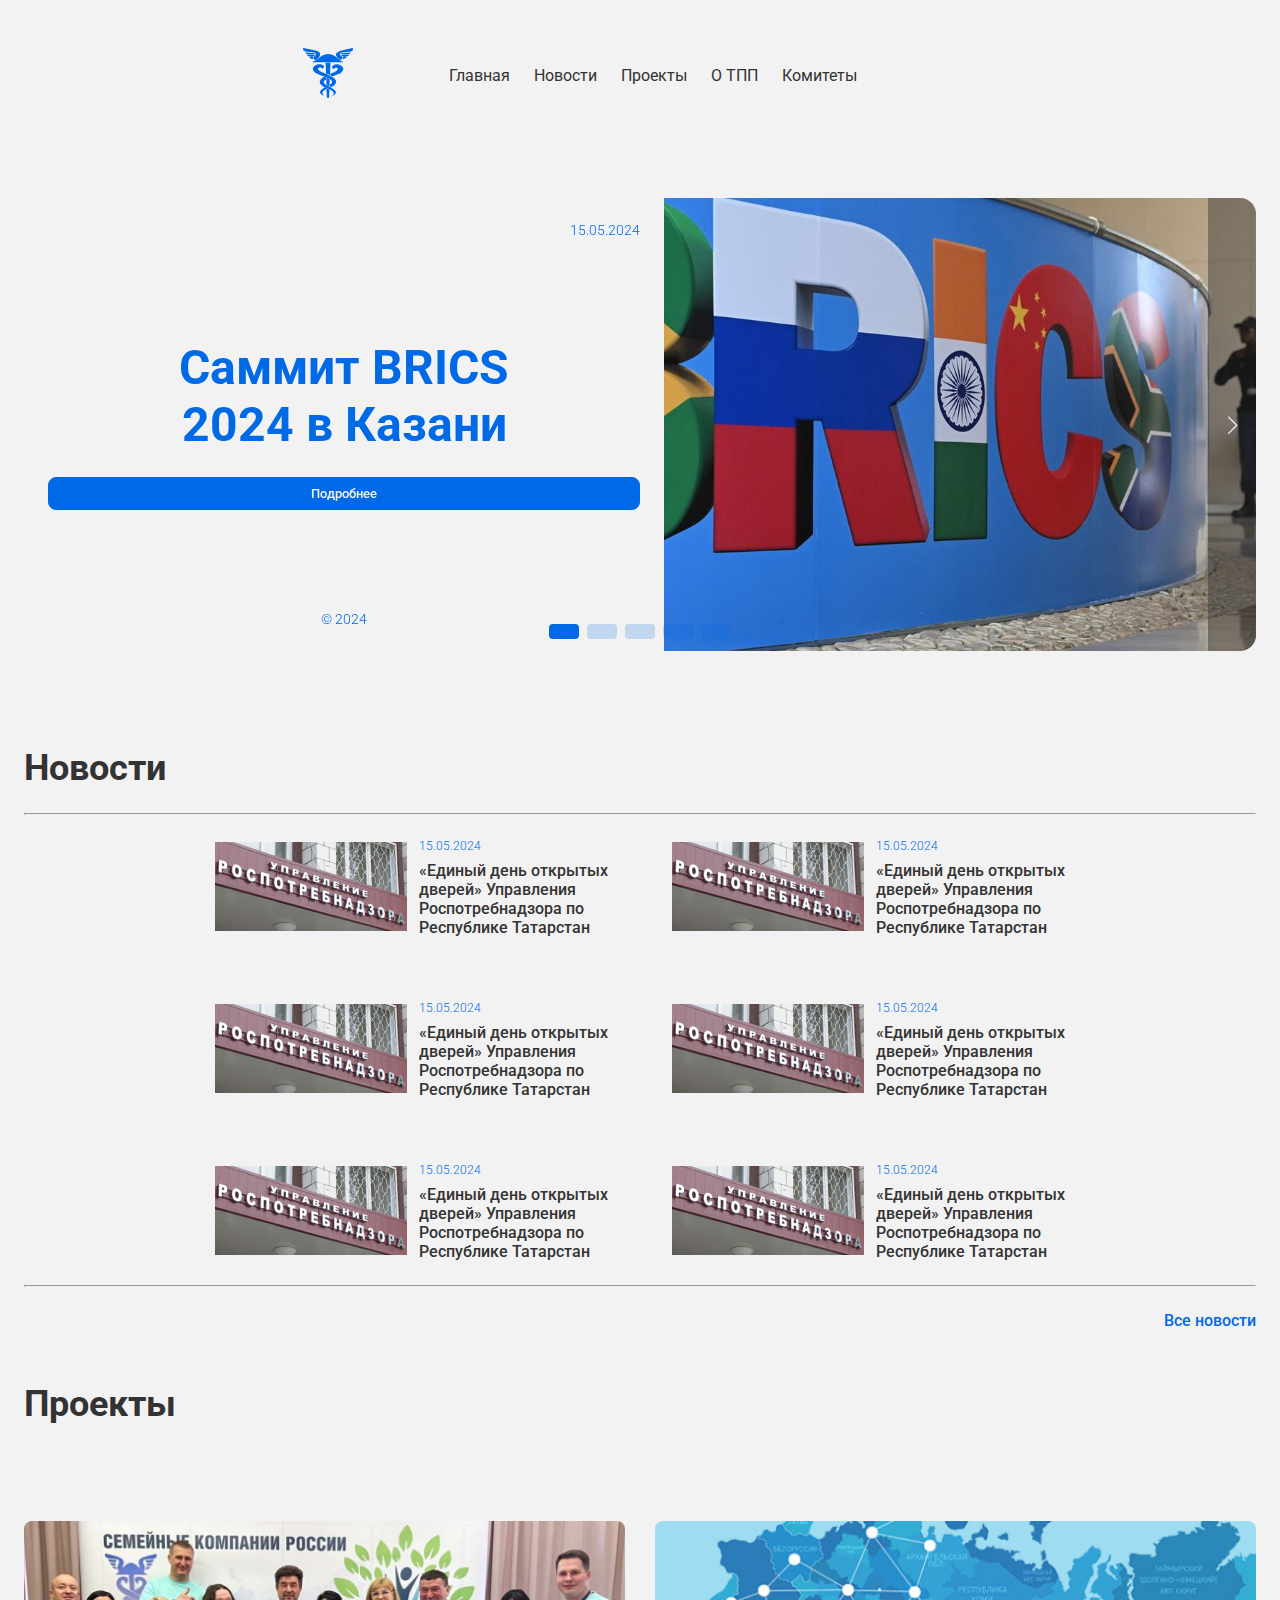
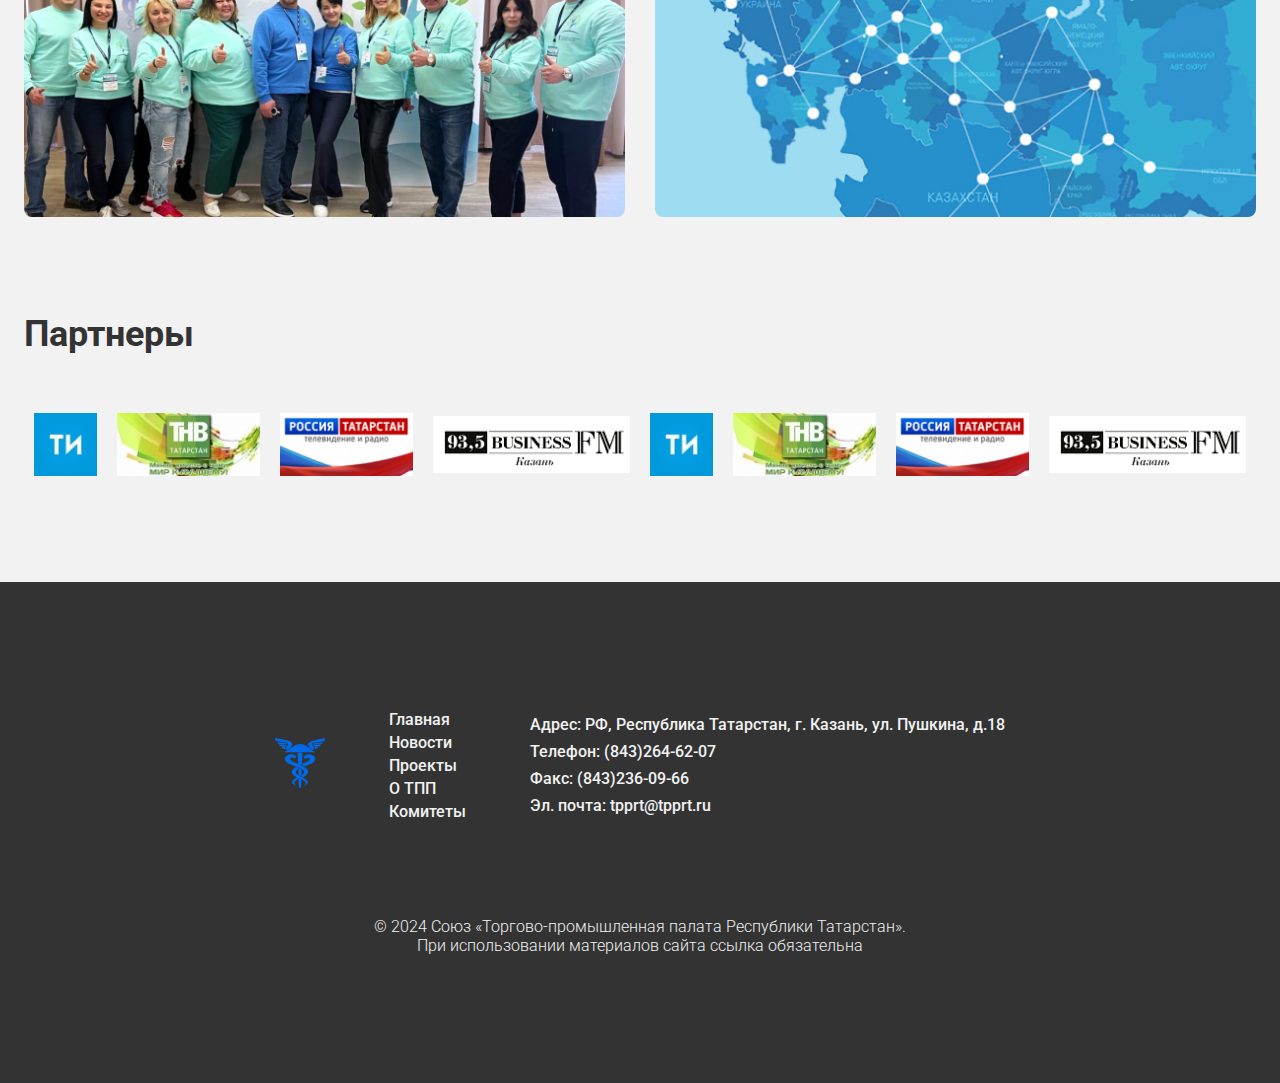
==== commit 7d70313d: "full project" ====
--- a/index.html
+++ b/index.html
@@ -30,8 +30,8 @@
                         <a href="index.html"><li class="header-li">Главная</li></a>
                         <a href="index.html#news"><li class="header-li">Новости</li></a>
                         <a href="index.html#project"><li class="header-li">Проекты</li></a>
-                        <a href="#"><li class="header-li">О ТПП</li></a>
-                        <a href="#"><li class="header-li">Комитеты</li></a>
+                        <a href="./pages/about.html"><li class="header-li">О ТПП</li></a>
+                        <a href="./pages/committees.html"><li class="header-li">Комитеты</li></a>
 
                     </ul>
 
@@ -64,8 +64,8 @@
                         <a href="index.html"><li class="header-li">Главная</li></a>
                         <a href="index.html#news"><li class="header-li">Новости</li></a>
                         <a href="index.html#project"><li class="header-li">Проекты</li></a>
-                        <a href="#"><li class="header-li">О ТПП</li></a>
-                        <a href="#"><li class="header-li">Комитеты</li></a>
+                        <a href="./pages/about.html"><li class="header-li">О ТПП</li></a>
+                        <a href="./pages/committees.html"><li class="header-li">Комитеты</li></a>
 
                     </ul>
 
@@ -299,7 +299,7 @@
 
                         <hr>
 
-                        <a href="#" class="news-link">Все новости</a>
+                        <a href="./pages/news.html" class="news-link">Все новости</a>
 
                     </div>
 
@@ -471,11 +471,11 @@
 
                 <ul class="footer-ul__nav">
 
-                    <li class="footer-li__nav"><a href="./index.html"></a>Главная</li>
-                    <li class="footer-li__nav"><a href="./index.html#news"></a>Новости</li>
-                    <li class="footer-li__nav"><a href="./index.html#projects"></a>Проекты</li>
-                    <li class="footer-li__nav"><a href=""></a>О ТПП</li>
-                    <li class="footer-li__nav"><a href=""></a>Сервисы</li>
+                    <li class="footer-li__nav"><a href="./index.html">Главная</a></li>
+                    <li class="footer-li__nav"><a href="./index.html#news">Новости</a></li>
+                    <li class="footer-li__nav"><a href="./index.html#projects">Проекты</a></li>
+                    <li class="footer-li__nav"><a href="./pages/about.html">О ТПП</a></li>
+                    <li class="footer-li__nav"><a href="./pages/committees.html">Комитеты</a></li>
 
                 </ul>
 
--- a/assets/css/style.css
+++ b/assets/css/style.css
@@ -43,7 +43,7 @@
 
 @media (max-width: 1440px) {
     .container {
-        margin: 0 48px;
+        margin: 0 24px;
     }
 }
 
@@ -319,6 +319,10 @@
     .swiper-button-next, .swiper-rtl .swiper-button-prev {
         padding: 0;
         display: none;
+    }
+    
+    .swiper-slide__main h1{
+        font-size: 26px;
     }
 }
 
@@ -578,4 +582,69 @@
     font-weight: 300;
 
     margin-top: 96px;
+}
+
+.about-navigation {
+    display: flex;
+    flex-direction: row;
+    justify-content: flex-start;
+    align-items: flex-start;
+    gap: 4px;
+
+    margin-top: 24px;
+    color: #333;
+    font-size: 14px;
+    font-weight: 300;
+}
+
+.about-wrapper {
+    margin-top: 36px;
+}
+
+.about-wrapper h2 {
+    font-size: 36px;
+    font-weight: 700;
+    color: #333;
+}
+
+.about-photo img {
+    width: 100%;
+    height: 100%;
+    object-fit: cover;
+    margin: 36px 0;
+}
+
+.about-description {
+    font-size: 18px;
+    font-weight: 400;
+    color: #333;
+    text-align: left;
+
+    margin-top: 36px;
+}
+
+.about-links {
+    display: flex;
+    flex-direction: column;
+    justify-content: flex-start;
+    align-items: flex-start;
+
+    margin-top: 24px;
+
+    font-size: 18px;
+    color: #333;
+    font-weight: 500;
+}
+
+@media (max-width: 771px) {
+    .about-navigation {
+        margin-top: 230px;
+    }
+}
+
+.committees-description {
+    display: flex;
+    flex-direction: column;
+    justify-content: flex-start;
+    align-items: flex-start;
 }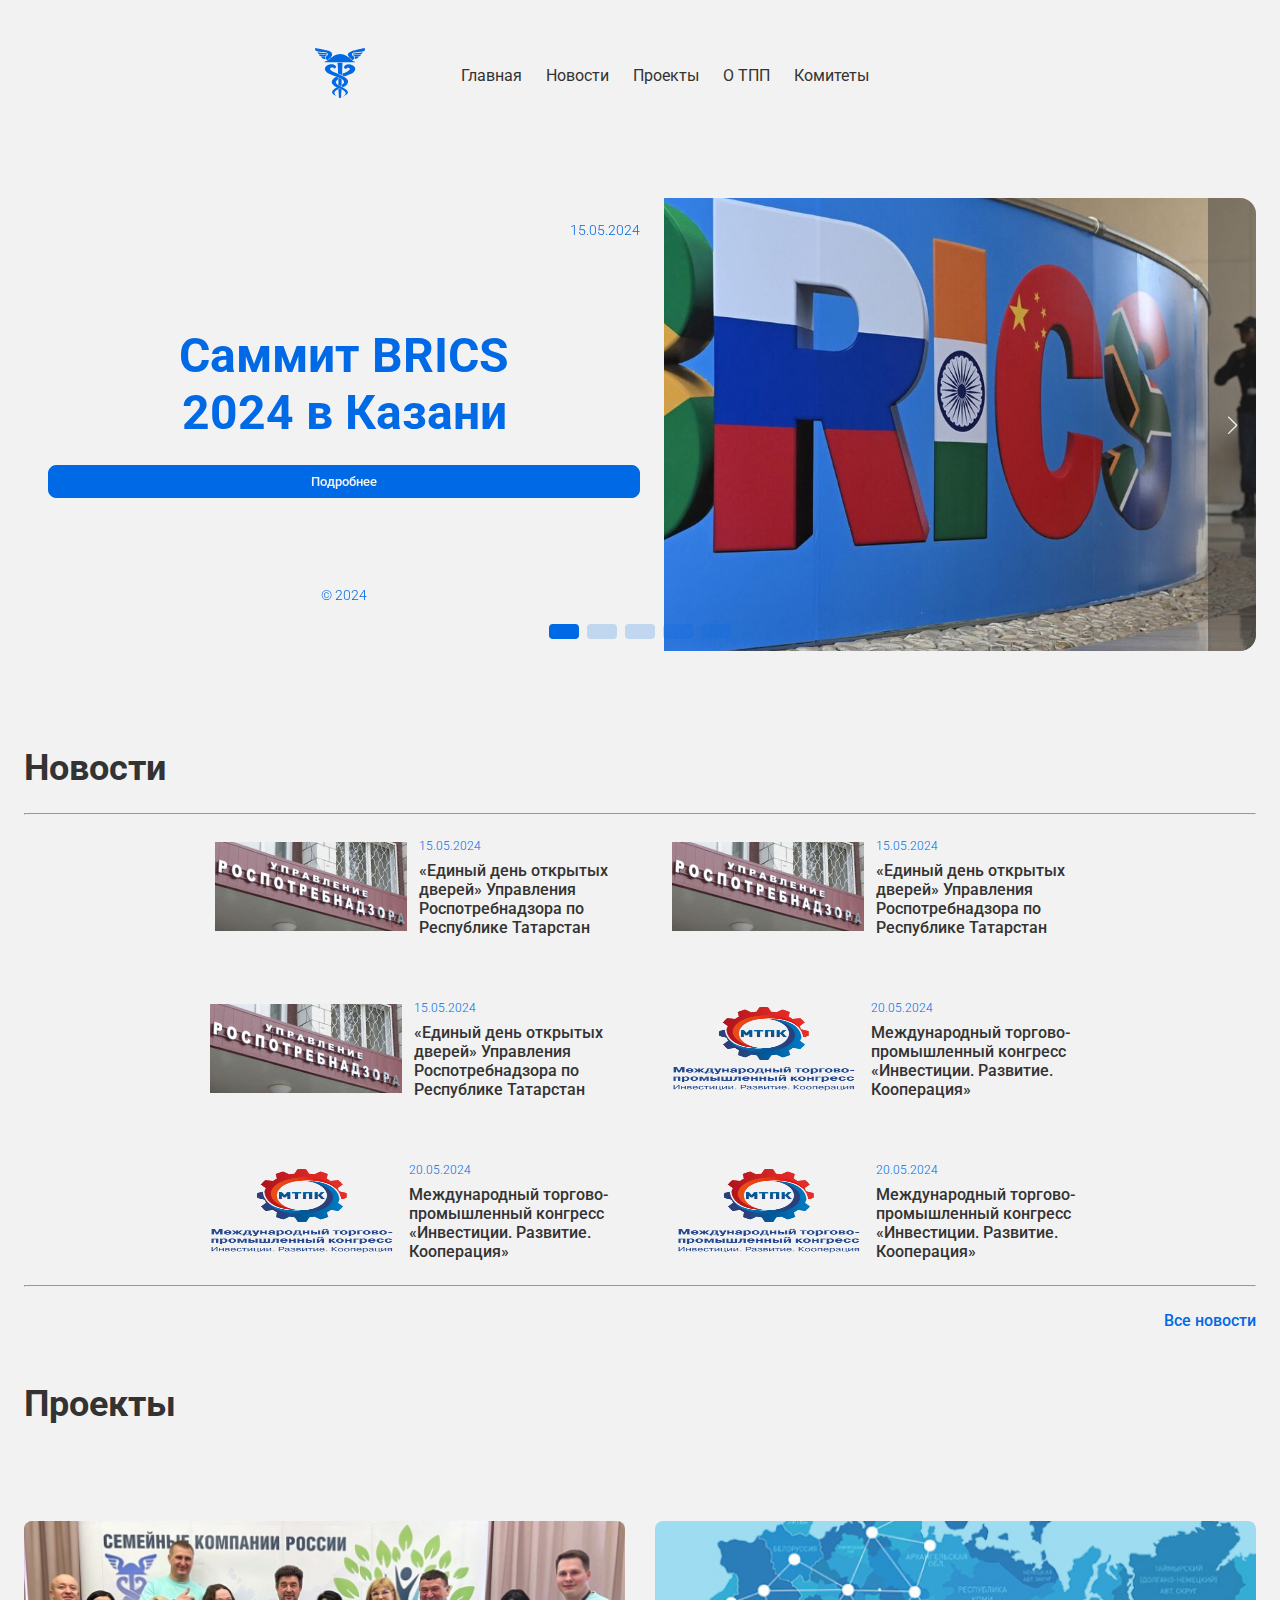
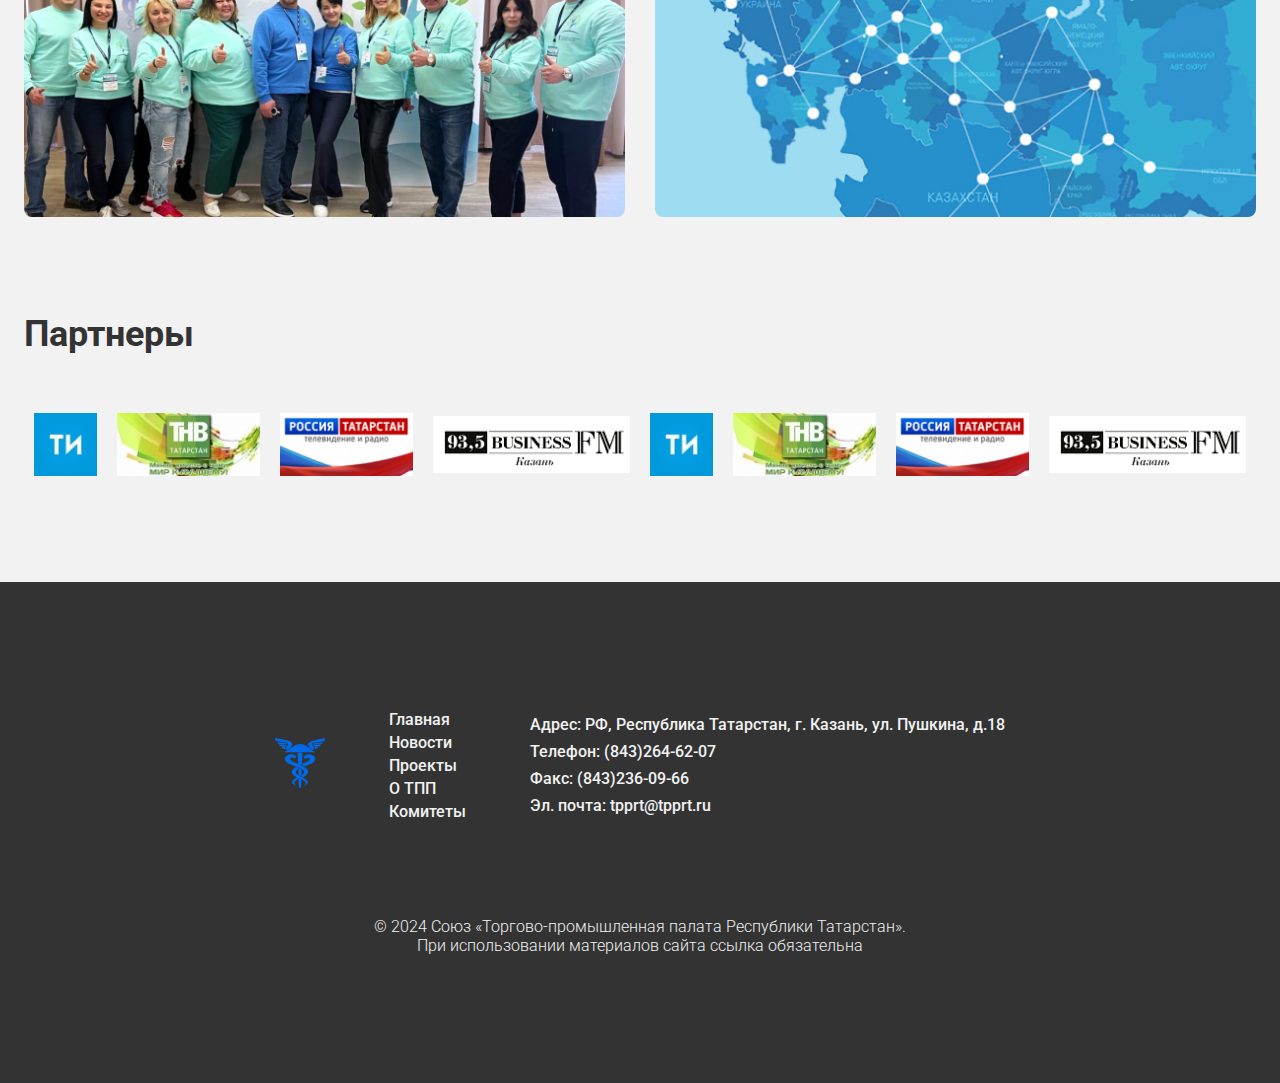
==== commit ed26656d: "fix 2" ====
--- a/index.html
+++ b/index.html
@@ -45,10 +45,6 @@
                             </div>
                         </div>
 
-                        <div class="header-icon">
-                            <i class="fa-solid fa-user" style="color: #333333;"></i>
-                        </div>
-
                     </div>
 
                     <div class="header-burger">
@@ -79,10 +75,6 @@
                             <input type="text" placeholder="Поиск">
                         </div>
 
-                        <div class="header-icon">
-                            <i class="fa-solid fa-user" style="color: #333333;"></i>
-                        </div>
-
                     </ul>
 
                 </div>
@@ -130,7 +122,7 @@
                                     </div>
         
                                     <div class="swiper-slide__main">
-                                        <h1>Экономический форум</h1>
+                                        <h1>Экономический<br>форум</h1>
         
                                         <button>Подробнее</button>
                                     </div>
@@ -244,16 +236,16 @@
                             <div class="news">
 
                                 <div class="news-photo">
-                                    <img src="./assets/img/news/news.jpg" alt="news">
+                                    <img src="./assets/img/news/news2.png" alt="news">
                                 </div>
 
                                 <div class="news-content">
                                     <p class="news-date">
-                                        15.05.2024
+                                        20.05.2024
                                     </p>
 
                                     <p class="news-description">
-                                        «Единый день открытых<br>дверей» Управления<br>Роспотребнадзора по<br>Республике Татарстан
+                                        Международный торгово-<br>промышленный конгресс<br>«Инвестиции. Развитие.<br>Кооперация»
                                     </p>
                                 </div>
 
@@ -262,16 +254,16 @@
                             <div class="news">
 
                                 <div class="news-photo">
-                                    <img src="./assets/img/news/news.jpg" alt="news">
+                                    <img src="./assets/img/news/news2.png" alt="news">
                                 </div>
 
                                 <div class="news-content">
                                     <p class="news-date">
-                                        15.05.2024
+                                        20.05.2024
                                     </p>
 
                                     <p class="news-description">
-                                        «Единый день открытых<br>дверей» Управления<br>Роспотребнадзора по<br>Республике Татарстан
+                                        Международный торгово-<br>промышленный конгресс<br>«Инвестиции. Развитие.<br>Кооперация»
                                     </p>
                                 </div>
 
@@ -280,16 +272,16 @@
                             <div class="news">
 
                                 <div class="news-photo">
-                                    <img src="./assets/img/news/news.jpg" alt="news">
+                                    <img src="./assets/img/news/news2.png" alt="news">
                                 </div>
 
                                 <div class="news-content">
                                     <p class="news-date">
-                                        15.05.2024
+                                        20.05.2024
                                     </p>
 
                                     <p class="news-description">
-                                        «Единый день открытых<br>дверей» Управления<br>Роспотребнадзора по<br>Республике Татарстан
+                                        Международный торгово-<br>промышленный конгресс<br>«Инвестиции. Развитие.<br>Кооперация»
                                     </p>
                                 </div>
 
--- a/assets/css/style.css
+++ b/assets/css/style.css
@@ -244,8 +244,6 @@
     color: #0069E5;
     font-weight: 700;
     font-size: 24px;
-
-    word-break: break-all;
 }
 
 .swiper-slide__main button {
@@ -274,6 +272,8 @@
     color: #0069E5;
     font-weight: 300;
     font-size: 14px;
+
+    margin-bottom: 24px;
 }
 
 .swiper-slide__photo img{
@@ -386,6 +386,11 @@
     color: #0069E5;
     font-size: 12px;
     font-weight: 300;
+}
+
+.news-photo img {
+    width: 192px;
+    height: 89px;
 }
 
 .news-description {
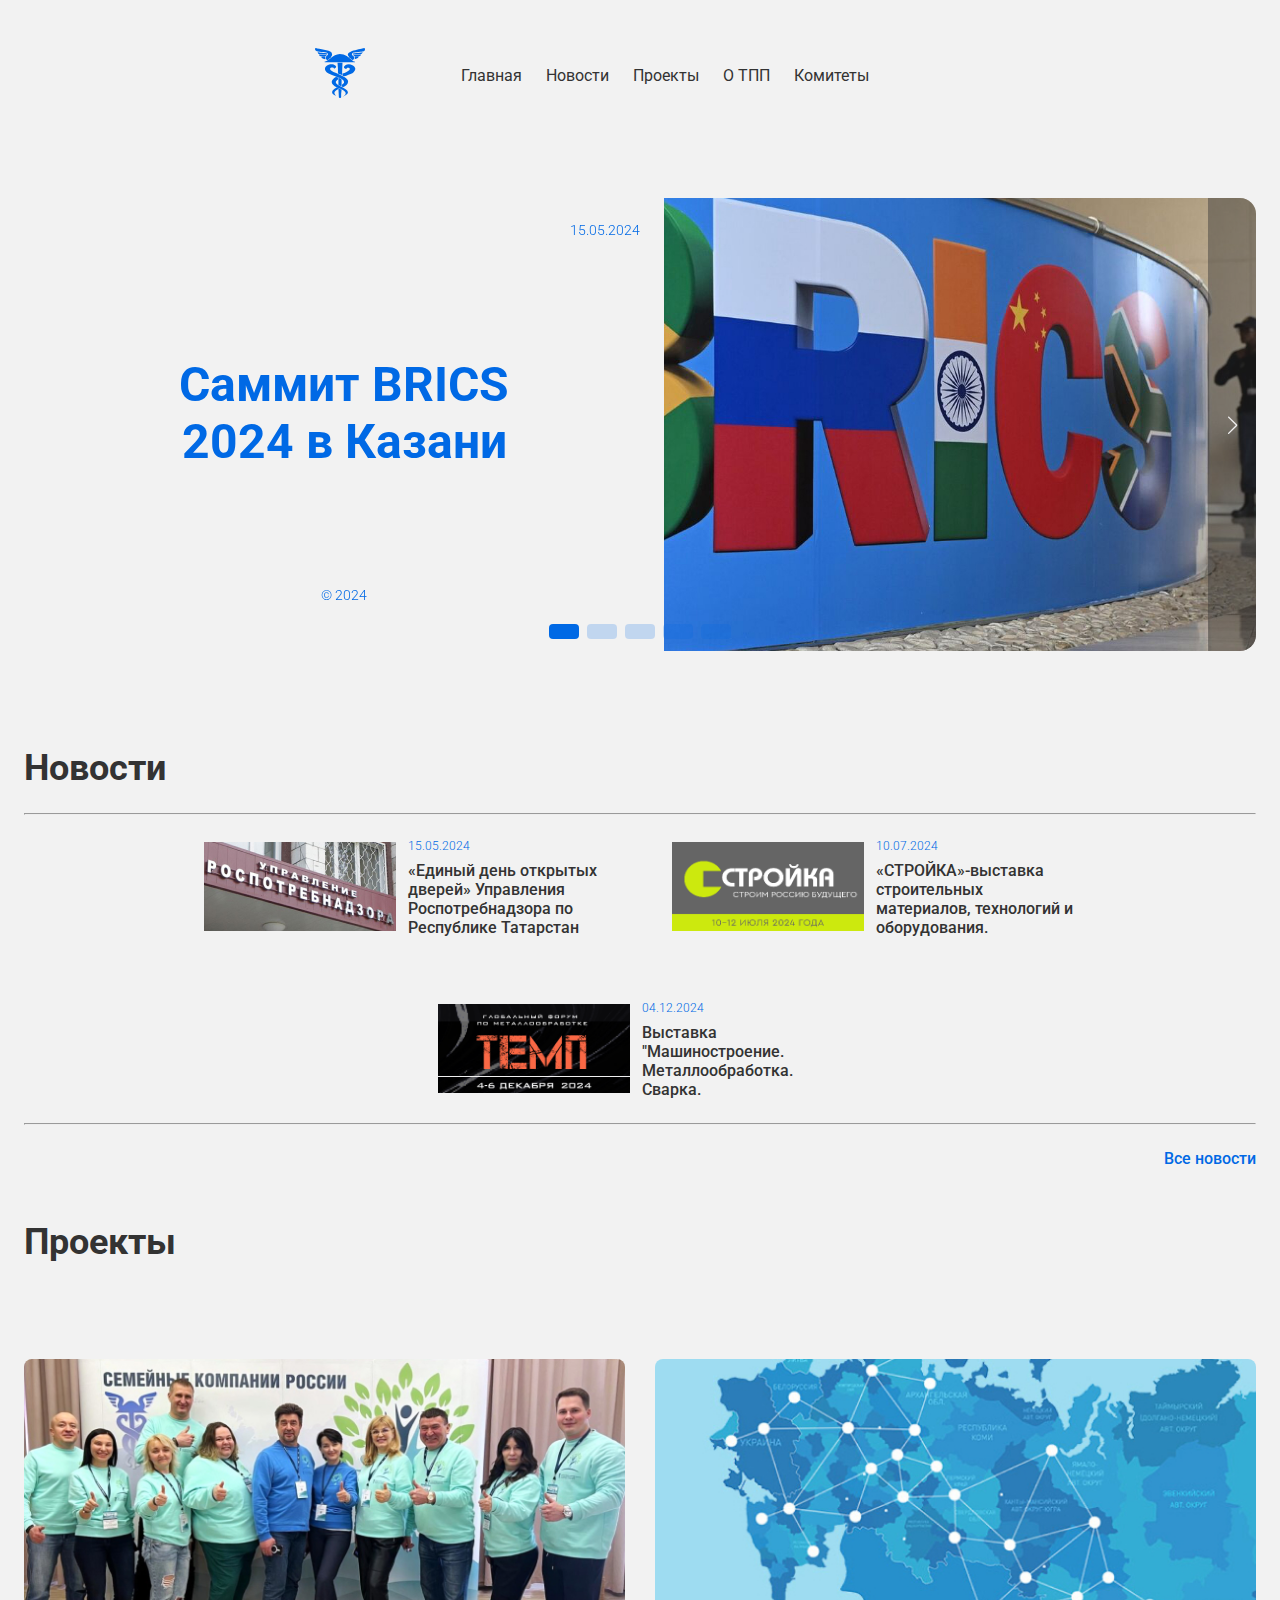
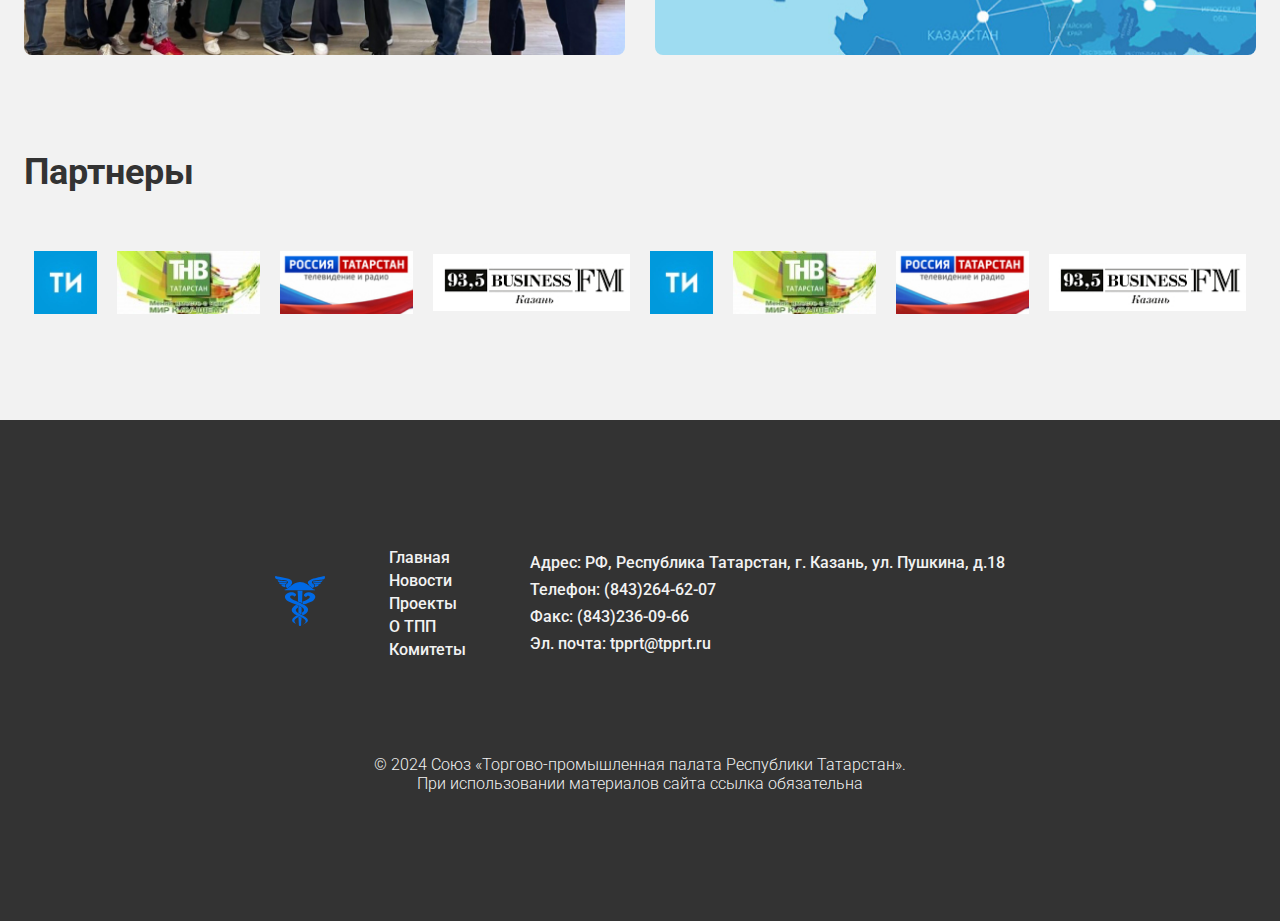
==== commit 7a05f83c: "last version project" ====
--- a/index.html
+++ b/index.html
@@ -100,7 +100,7 @@
                                 <div class="swiper-slide__main">
                                     <h1>Саммит BRICS<br>2024 в Казани</h1>
 
-                                    <button>Подробнее</button>
+                                    <!-- <button>Подробнее</button> -->
                                 </div>
 
                                 <div class="swiper-slide__footer">
@@ -124,7 +124,7 @@
                                     <div class="swiper-slide__main">
                                         <h1>Экономический<br>форум</h1>
         
-                                        <button>Подробнее</button>
+                                        <!-- <button>Подробнее</button> -->
                                     </div>
         
                                     <div class="swiper-slide__footer">
@@ -138,7 +138,7 @@
         
                             </div>
                         </div>
-                        <div class="swiper-slide">
+                        <!-- <div class="swiper-slide">
 
                             <div class="swiper-slide__content">
                                 <div class="swiper-slide__header">
@@ -148,8 +148,8 @@
                                 <div class="swiper-slide__main">
                                     <h1>Саммит BRICS<br>2024 в Казани</h1>
 
-                                    <button>Подробнее</button>
-                                </div>
+                                    <!-- <button>Подробнее</button> -->
+                                <!-- </div>
 
                                 <div class="swiper-slide__footer">
                                     <p>© 2024</p>
@@ -160,7 +160,7 @@
                                 <img src="./assets/img/slider/slide.jpg" alt="slide">
                             </div>
 
-                        </div>
+                        </div> -->
                     </div>
                         <!-- If we need pagination -->
                     <div class="swiper-pagination"></div>
@@ -179,7 +179,7 @@
 
                         <div class="news-container">
 
-                            <div class="news">
+                            <a href="https://news.tpprf.ru/ru/announcement/5610018/" target="_blank"><div class="news">
 
                                 <div class="news-photo">
                                     <img src="./assets/img/news/news.jpg" alt="news">
@@ -195,45 +195,45 @@
                                     </p>
                                 </div>
 
-                            </div>
-
-                            <div class="news">
+                            </div></a>
+
+                            <a href="https://tatarstan.tpprf.ru/ru/announcements/528508/" target="_blank"><div class="news">
 
                                 <div class="news-photo">
-                                    <img src="./assets/img/news/news.jpg" alt="news">
-                                </div>
-
+                                    <img src="./assets/img/news/news3.png" alt="news">
+                                </div>
+            
                                 <div class="news-content">
                                     <p class="news-date">
-                                        15.05.2024
-                                    </p>
-
+                                        10.07.2024
+                                    </p>
+            
                                     <p class="news-description">
-                                        «Единый день открытых<br>дверей» Управления<br>Роспотребнадзора по<br>Республике Татарстан
-                                    </p>
-                                </div>
-
-                            </div>
-
-                            <div class="news">
+                                        «СТРОЙКА»-выставка<br>строительных<br>материалов, технологий и<br>оборудования.
+                                    </p>
+                                </div>
+            
+                            </div></a>
+
+                            <a href="https://tatarstan.tpprf.ru/ru/announcements/526220/" target="_blank"><div class="news">
 
                                 <div class="news-photo">
-                                    <img src="./assets/img/news/news.jpg" alt="news">
-                                </div>
-
+                                    <img src="./assets/img/news/news4.png" alt="news">
+                                </div>
+            
                                 <div class="news-content">
                                     <p class="news-date">
-                                        15.05.2024
-                                    </p>
-
+                                        04.12.2024
+                                    </p>
+            
                                     <p class="news-description">
-                                        «Единый день открытых<br>дверей» Управления<br>Роспотребнадзора по<br>Республике Татарстан
-                                    </p>
-                                </div>
-
-                            </div>
-
-                            <div class="news">
+                                        Выставка<br>"Машиностроение.<br>Металлообработка. Сварка.
+                                    </p>
+                                </div>
+            
+                            </div></a>
+
+                            <!-- <div class="news">
 
                                 <div class="news-photo">
                                     <img src="./assets/img/news/news2.png" alt="news">
@@ -254,7 +254,7 @@
                             <div class="news">
 
                                 <div class="news-photo">
-                                    <img src="./assets/img/news/news2.png" alt="news">
+                                    <img src="./assets/img/news/news5.jpg" alt="news">
                                 </div>
 
                                 <div class="news-content">
@@ -263,7 +263,7 @@
                                     </p>
 
                                     <p class="news-description">
-                                        Международный торгово-<br>промышленный конгресс<br>«Инвестиции. Развитие.<br>Кооперация»
+                                        Прием заявок для участия в<br>Национальной премии в<br>области будущих технологий<br>«Вызов»
                                     </p>
                                 </div>
 
@@ -272,20 +272,20 @@
                             <div class="news">
 
                                 <div class="news-photo">
-                                    <img src="./assets/img/news/news2.png" alt="news">
-                                </div>
-
+                                    <img src="./assets/img/news/news6.jpg" alt="news">
+                                </div>
+            
                                 <div class="news-content">
                                     <p class="news-date">
-                                        20.05.2024
-                                    </p>
-
+                                        10.07.2024
+                                    </p>
+            
                                     <p class="news-description">
-                                        Международный торгово-<br>промышленный конгресс<br>«Инвестиции. Развитие.<br>Кооперация»
-                                    </p>
-                                </div>
-
-                            </div>
+                                        Прием заявок на<br>ежегодный региональный конкурс<br>«Экспортер года».
+                                    </p>
+                                </div>
+            
+                            </div> -->
 
                         </div>
 
--- a/assets/css/style.css
+++ b/assets/css/style.css
@@ -380,6 +380,8 @@
     align-items: flex-start;
 
     gap: 8px;
+
+    width: 200px;
 }
 
 .news-date {
@@ -495,7 +497,7 @@
 
 @keyframes marquee {
     0% {
-        transform: translateX(100%);
+        transform: translateX(50px);
     }
     100% {
         transform: translateX(-100%);
